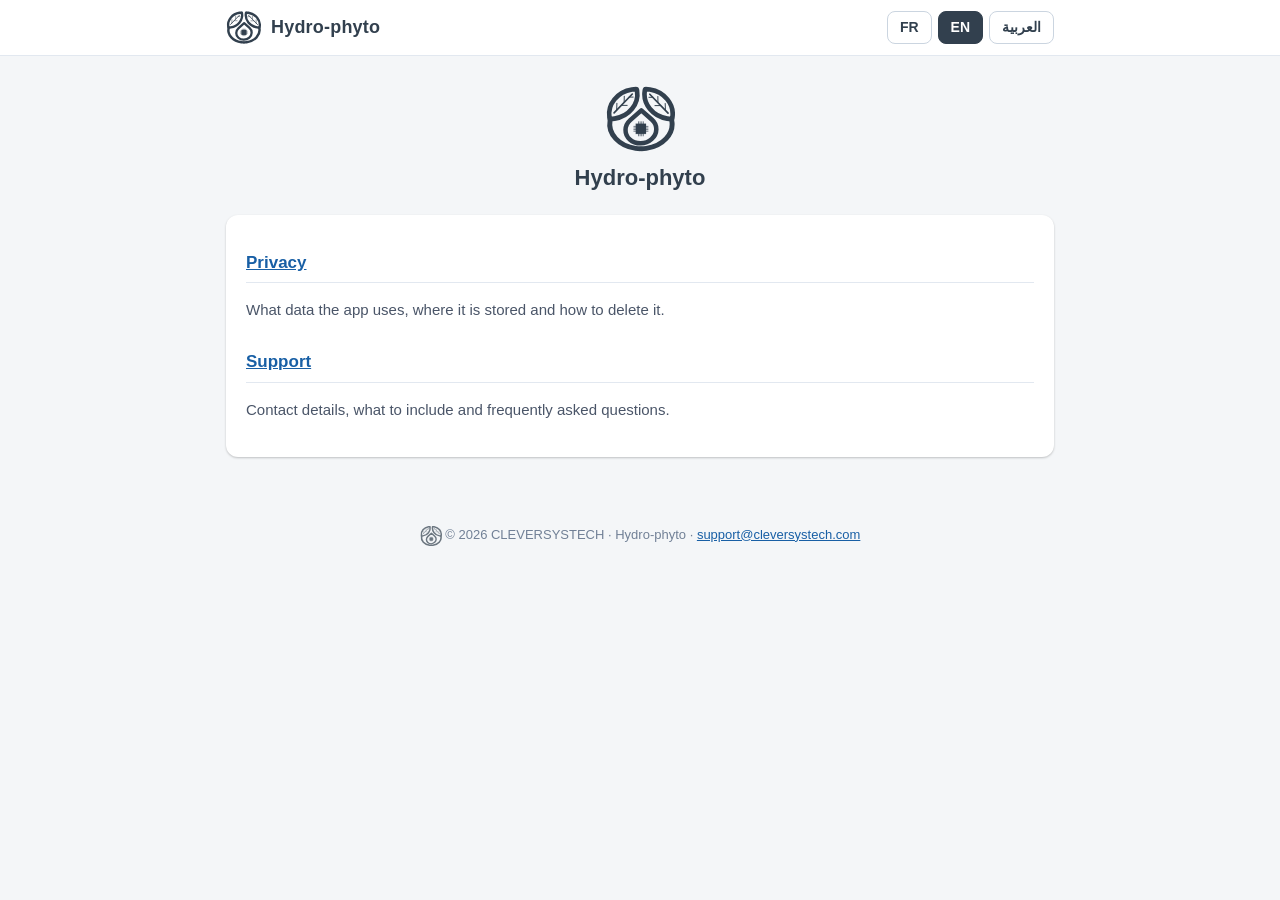
==== index.html @ 9f695110 "init" ====
<!doctype html>
<html lang="fr" dir="ltr" data-lang="fr">
<head>
<meta charset="utf-8">
<meta name="viewport" content="width=device-width, initial-scale=1">
<title>Hydro-phyto</title>
<meta name="description" content="Hydro-phyto (CLEVERSYSTECH) : confidentialité et support de l'application.">
<meta name="theme-color" content="#32404e">
<link rel="icon" href="assets/img/favicon.svg" type="image/svg+xml">
<link rel="stylesheet" href="assets/css/style.css">
<script src="assets/js/lang.js" defer></script>
</head>
<body>

<header class="top">
  <div class="bar">
    <a class="brand" href="privacy.html"><picture><source srcset="assets/img/logo-light.svg" media="(prefers-color-scheme: dark)"><img class="logo" src="assets/img/logo.svg" alt="" aria-hidden="true" width="70" height="64"></picture><span>Hydro-phyto</span></a>
    <div class="langs" role="group" aria-label="Language">
      <button type="button" data-set-lang="fr" aria-pressed="true">FR</button>
      <button type="button" data-set-lang="en" aria-pressed="false">EN</button>
      <button type="button" data-set-lang="ar" aria-pressed="false">العربية</button>
    </div>
  </div>
</header>

<div class="hero"><picture><source srcset="assets/img/logo-light.svg" media="(prefers-color-scheme: dark)"><img class="logo" src="assets/img/logo.svg" alt="Hydro-phyto" width="70" height="64"></picture><span class="name">Hydro-phyto</span></div>

<main>

<div data-content="fr" lang="fr" dir="ltr">
  <section class="card">
    <h2><a href="privacy.html">Confidentialité</a></h2>
    <p>Quelles données l'application utilise, où elles sont stockées et comment les supprimer.</p>
    <h2><a href="support.html">Support</a></h2>
    <p>Contact, informations à fournir et questions fréquentes.</p>
  </section>
</div>
<div data-content="en" lang="en" dir="ltr">
  <section class="card">
    <h2><a href="privacy.html">Privacy</a></h2>
    <p>What data the app uses, where it is stored and how to delete it.</p>
    <h2><a href="support.html">Support</a></h2>
    <p>Contact details, what to include and frequently asked questions.</p>
  </section>
</div>
<div data-content="ar" lang="ar" dir="rtl">
  <section class="card">
    <h2><a href="privacy.html">الخصوصية</a></h2>
    <p>البيانات التي يستخدمها التطبيق، وأين تُخزَّن، وكيفية حذفها.</p>
    <h2><a href="support.html">الدعم</a></h2>
    <p>معلومات التواصل، وما يجب إرساله، والأسئلة الشائعة.</p>
  </section>
</div>

</main>

<footer><picture><source srcset="assets/img/logo-light.svg" media="(prefers-color-scheme: dark)"><img class="logo" src="assets/img/logo.svg" alt="" aria-hidden="true" width="70" height="64"></picture> © 2026 CLEVERSYSTECH · Hydro-phyto · <a href="mailto:support@cleversystech.com">support@cleversystech.com</a></footer>
</body>
</html>
---- assets/css/style.css ----
/* Charte de l'application Hydro-phyto */
:root {
  --brand: #32404e;          /* logo, textes principaux */
  --bg: #f4f6f8;
  --surface: #ffffff;
  --text: #32404e;
  --label: #4A5568;          /* stackLabelColor */
  --muted: #718096;          /* fieldLabelColor */
  --border: #CBD5E0;
  --border-soft: #E2E8F0;
  --soft: #EDF2F7;
  --link: #185FA5;
  --shadow: 0 1px 2.2px rgba(0,0,0,.22);
  --todo-bg: #FEF3C7; --todo-text: #8A6E20;
}
@media (prefers-color-scheme: dark) {
  :root {
    --brand: #E2E8F0; --bg: #161c22; --surface: #1f2730; --text: #E2E8F0;
    --label: #CBD5E0; --muted: #A0AEC0; --border: #3a4654; --border-soft: #2d3742;
    --soft: #27313c; --link: #60A5FA; --shadow: 0 1px 3px rgba(0,0,0,.5);
    --todo-bg: #4a3b0a; --todo-text: #ffe08a;
  }
}
* { box-sizing: border-box; }
body {
  margin: 0; background: var(--bg); color: var(--text);
  font: 15px/1.6 -apple-system, BlinkMacSystemFont, "SF Pro Text", "Segoe UI", Roboto, "Noto Sans", "Noto Sans Arabic", Tahoma, sans-serif;
  -webkit-font-smoothing: antialiased;
}
header.top {
  position: sticky; top: 0; z-index: 2; background: var(--surface);
  border-bottom: 1px solid var(--border-soft);
}
.bar { max-width: 860px; margin: 0 auto; padding: 10px 16px; display: flex; gap: 12px; align-items: center; justify-content: space-between; flex-wrap: wrap; }
.brand { display: flex; align-items: center; gap: 10px; color: var(--brand); font-weight: 700; font-size: 18px; letter-spacing: .2px; text-decoration: none; }
.brand .logo { width: 35px; height: 35px; display: block; }
.langs { display: flex; gap: 6px; }
.langs button {
  font: inherit; font-size: 14px; font-weight: 600; padding: 4px 12px; border-radius: 8px; cursor: pointer;
  border: 1px solid var(--border); background: var(--surface); color: var(--brand);
}
.langs button[aria-pressed="true"] { background: var(--brand); border-color: var(--brand); color: var(--surface); }
.hero { text-align: center; padding: 28px 16px 4px; }
.hero .logo { width: 70px; height: 70px; display: block; margin: 0 auto; }
.hero .name { display: block; margin-top: 6px; font-size: 22px; font-weight: 700; color: var(--brand); }
main { max-width: 860px; margin: 0 auto; padding: 16px 16px 48px; }
[data-content] { display: none; }
html[data-lang="fr"] [data-content="fr"],
html[data-lang="en"] [data-content="en"],
html[data-lang="ar"] [data-content="ar"] { display: block; }
nav.toc { display: flex; gap: 8px; justify-content: center; flex-wrap: wrap; margin: 8px 0 20px; }
nav.toc a {
  text-decoration: none; color: var(--brand); background: var(--surface);
  border: 1px solid var(--border); padding: 6px 16px; border-radius: 8px; font-weight: 600;
}
section.card {
  background: var(--surface); border-radius: 12px; box-shadow: var(--shadow);
  padding: 8px 20px 20px; margin-bottom: 20px; scroll-margin-top: 72px;
}
h1 { font-size: 24px; margin: 18px 0 4px; color: var(--brand); }
h2 { font-size: 17px; margin: 26px 0 8px; color: var(--brand); padding-bottom: 6px; border-bottom: 1px solid var(--border-soft); }
h3 { font-size: 15px; margin: 18px 0 4px; color: var(--label); }
p, li { color: var(--label); }
strong { color: var(--text); }
.meta { color: var(--muted); font-size: 14px; font-weight: 600; margin: 0 0 12px; }
a { color: var(--link); }
ul { padding-inline-start: 22px; }
li { margin: 4px 0; }
.table-wrap { overflow-x: auto; margin: 8px 0; border: 1px solid var(--border-soft); border-radius: 10px; }
table { border-collapse: collapse; width: 100%; font-size: 14px; min-width: 560px; }
th, td { text-align: start; vertical-align: top; padding: 9px 12px; border-bottom: 1px solid var(--border-soft); color: var(--label); }
tr:last-child td { border-bottom: 0; }
th { background: var(--soft); color: var(--muted); font-weight: 600; font-size: 13px; }
td:first-child { color: var(--text); font-weight: 600; }
.highlight { background: var(--soft); border: 1px solid var(--border-soft); border-radius: 12px; padding: 12px 16px; margin: 12px 0; color: var(--label); }
.todo { background: var(--todo-bg); color: var(--todo-text); padding: 0 4px; border-radius: 4px; font-weight: 600; }
.options { display: grid; grid-template-columns: repeat(auto-fit, minmax(240px, 1fr)); gap: 12px; margin: 12px 0; }
.option { border: 1px solid var(--border); border-radius: 12px; padding: 4px 16px 12px; background: var(--surface); }
.option h3 { margin: 12px 0 2px; color: var(--brand); font-size: 16px; }
.option .tag { display: inline-block; font-size: 12px; font-weight: 600; color: var(--muted); background: var(--soft); border-radius: 6px; padding: 1px 8px; }
.option dl { margin: 8px 0 0; }
.option dt { font-size: 13px; font-weight: 600; color: var(--muted); margin-top: 10px; }
.option dd { margin: 2px 0 0; color: var(--label); }
.warn { border-inline-start: 3px solid var(--brand); }
details { border-bottom: 1px solid var(--border-soft); padding: 12px 0; }
details:last-of-type { border-bottom: 0; }
summary { cursor: pointer; font-weight: 600; color: var(--text); }
details p, details ul { margin: 8px 0 0; }
footer { text-align: center; color: var(--muted); font-size: 13px; padding: 0 16px 32px; }
footer .logo { width: 22px; height: 22px; vertical-align: middle; opacity: .7; }
nav.toc a[aria-current="page"] { background: var(--brand); border-color: var(--brand); color: var(--surface); }
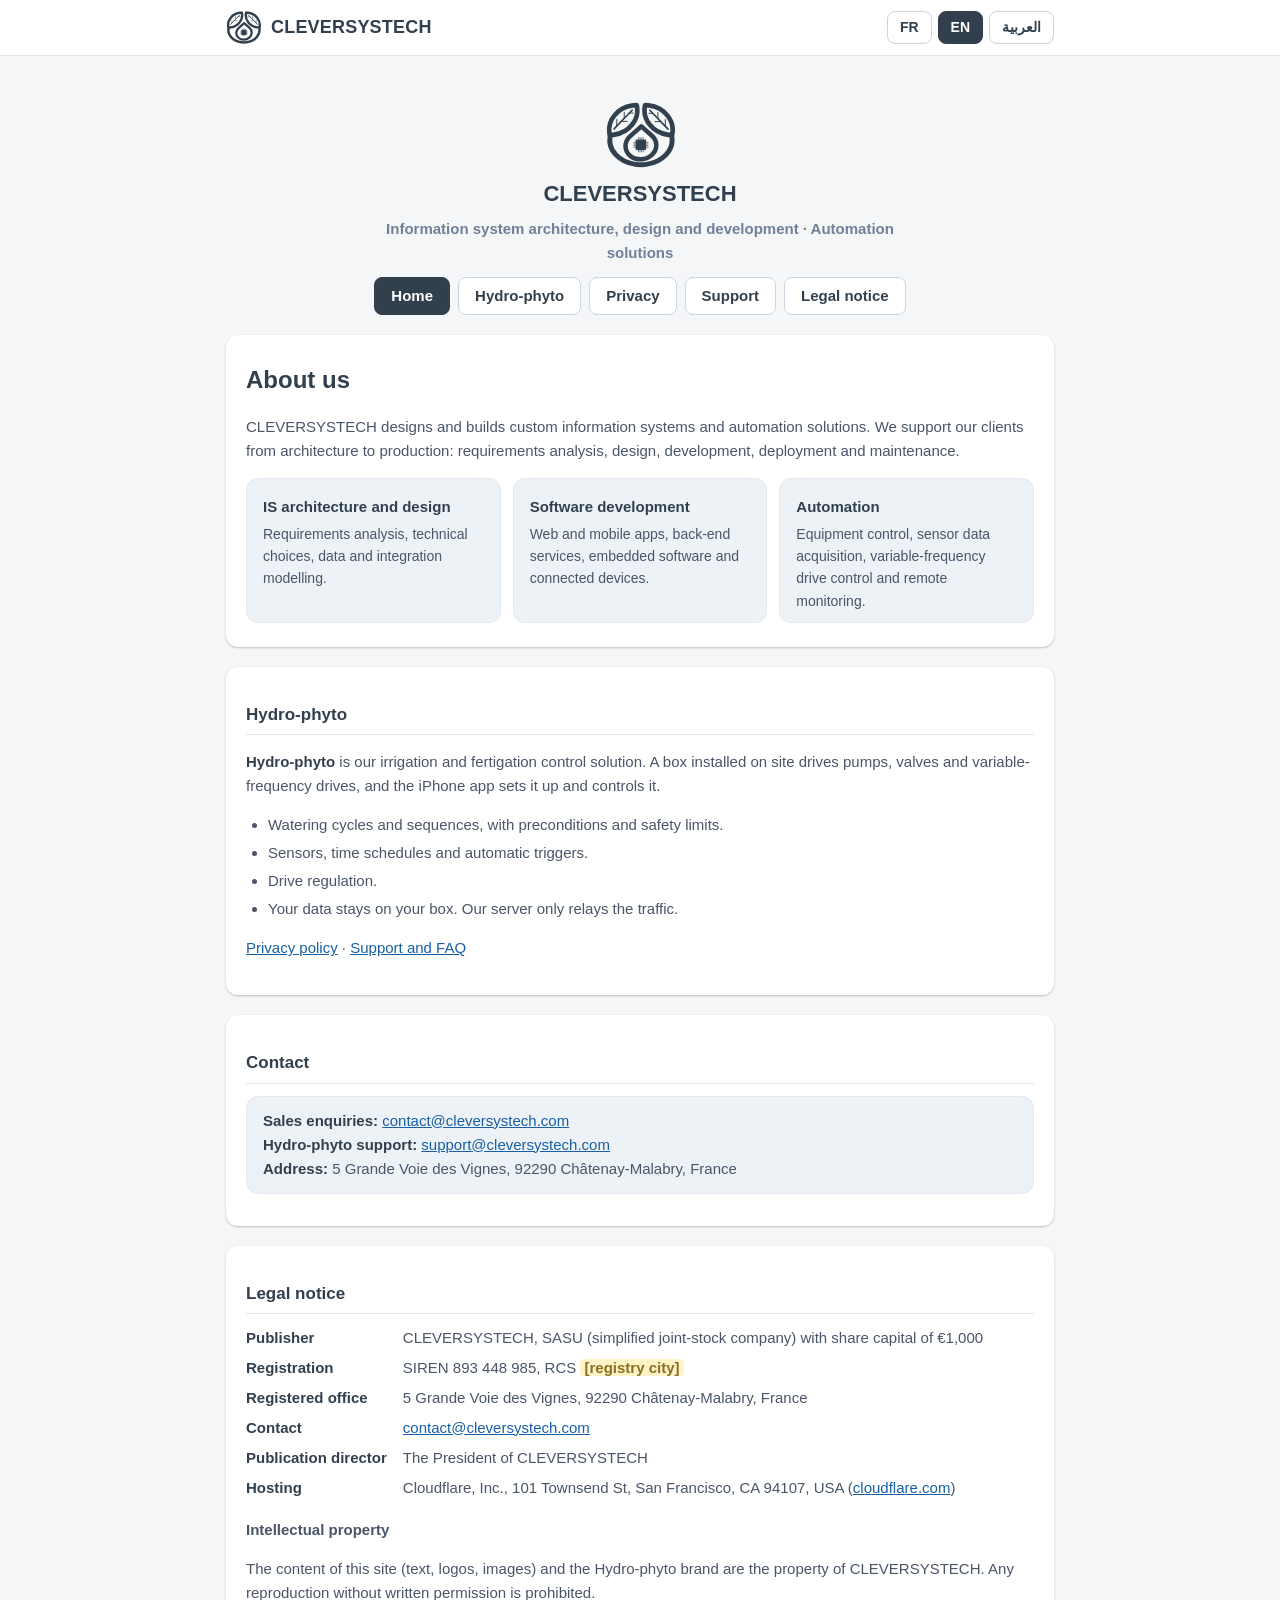
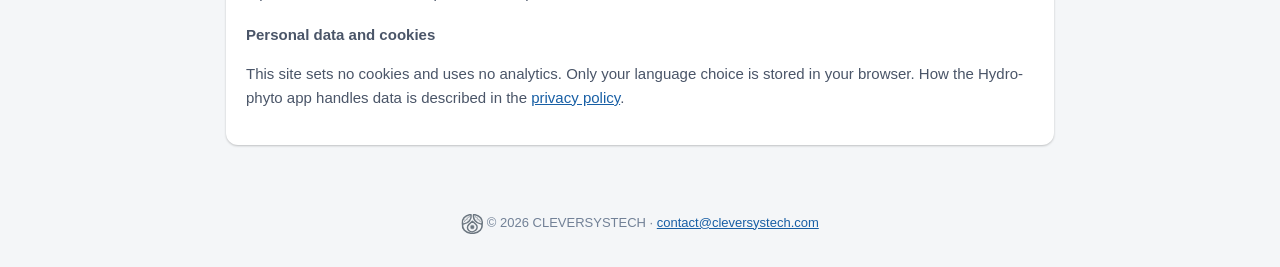
==== commit bd539e08: "ajout site entreprise" ====
--- a/index.html
+++ b/index.html
@@ -3,18 +3,19 @@
 <head>
 <meta charset="utf-8">
 <meta name="viewport" content="width=device-width, initial-scale=1">
-<title>Hydro-phyto</title>
-<meta name="description" content="Hydro-phyto (CLEVERSYSTECH) : confidentialité et support de l'application.">
+<title>CLEVERSYSTECH</title>
+<meta name="description" content="CLEVERSYSTECH : architecture, conception et développement de systèmes d'information, solutions d'automatisation. Éditeur de Hydro-phyto.">
 <meta name="theme-color" content="#32404e">
 <link rel="icon" href="assets/img/favicon.svg" type="image/svg+xml">
 <link rel="stylesheet" href="assets/css/style.css">
+<script>window.PAGE_TITLES = {fr: "CLEVERSYSTECH", en: "CLEVERSYSTECH", ar: "CLEVERSYSTECH"};</script>
 <script src="assets/js/lang.js" defer></script>
 </head>
 <body>
 
 <header class="top">
   <div class="bar">
-    <a class="brand" href="privacy.html"><picture><source srcset="assets/img/logo-light.svg" media="(prefers-color-scheme: dark)"><img class="logo" src="assets/img/logo.svg" alt="" aria-hidden="true" width="70" height="64"></picture><span>Hydro-phyto</span></a>
+    <a class="brand" href="index.html"><picture><source srcset="assets/img/logo-light.svg" media="(prefers-color-scheme: dark)"><img class="logo" src="assets/img/logo.svg" alt="" aria-hidden="true" width="70" height="64"></picture><span>CLEVERSYSTECH</span></a>
     <div class="langs" role="group" aria-label="Language">
       <button type="button" data-set-lang="fr" aria-pressed="true">FR</button>
       <button type="button" data-set-lang="en" aria-pressed="false">EN</button>
@@ -23,37 +24,190 @@
   </div>
 </header>
 
-<div class="hero"><picture><source srcset="assets/img/logo-light.svg" media="(prefers-color-scheme: dark)"><img class="logo" src="assets/img/logo.svg" alt="Hydro-phyto" width="70" height="64"></picture><span class="name">Hydro-phyto</span></div>
-
 <main>
 
+<!-- ============================== FR ============================== -->
 <div data-content="fr" lang="fr" dir="ltr">
-  <section class="card">
-    <h2><a href="privacy.html">Confidentialité</a></h2>
-    <p>Quelles données l'application utilise, où elles sont stockées et comment les supprimer.</p>
-    <h2><a href="support.html">Support</a></h2>
-    <p>Contact, informations à fournir et questions fréquentes.</p>
+  <div class="hero"><picture><source srcset="assets/img/logo-light.svg" media="(prefers-color-scheme: dark)"><img class="logo" src="assets/img/logo.svg" alt="" width="70" height="64"></picture><span class="name">CLEVERSYSTECH</span><span class="tagline">Architecture, conception et développement de systèmes d'information · Solutions d'automatisation</span></div>
+
+  <nav class="toc">
+    <a href="index.html" aria-current="page">Accueil</a>
+    <a href="#hydrophyto">Hydro-phyto</a>
+    <a href="privacy.html">Confidentialité</a>
+    <a href="support.html">Support</a>
+    <a href="#legal">Mentions légales</a>
+  </nav>
+
+  <section class="card">
+    <h1>Qui sommes-nous</h1>
+    <p>CLEVERSYSTECH conçoit et développe des systèmes d'information et des solutions d'automatisation sur mesure. Nous accompagnons nos clients de l'architecture à la mise en production : analyse du besoin, conception, développement, déploiement et maintenance.</p>
+    <div class="skills">
+      <div class="skill"><h3>Architecture et conception de SI</h3><p>Analyse des besoins, choix techniques, modélisation des données et des échanges entre applications.</p></div>
+      <div class="skill"><h3>Développement logiciel</h3><p>Applications web et mobiles, services serveur, logiciels embarqués et objets connectés.</p></div>
+      <div class="skill"><h3>Automatisation</h3><p>Pilotage d'équipements, acquisition de mesures par capteurs, commande de variateurs et supervision à distance.</p></div>
+    </div>
+  </section>
+
+  <section class="card" id="hydrophyto">
+    <h2>Hydro-phyto</h2>
+    <p><strong>Hydro-phyto</strong> est notre solution de pilotage de l'irrigation et de la fertigation. Une box installée sur l'exploitation commande les pompes, les vannes et les variateurs. L'application iPhone permet de la configurer et de la piloter.</p>
+    <ul>
+      <li>Cycles et séquences d'arrosage, avec conditions préalables et limites de sécurité.</li>
+      <li>Capteurs, programmations horaires et déclencheurs automatiques.</li>
+      <li>Régulation des variateurs.</li>
+      <li>Vos données restent sur votre box. Notre serveur ne fait que relayer les échanges.</li>
+    </ul>
+    <p><a href="privacy.html">Politique de confidentialité</a> · <a href="support.html">Support et questions fréquentes</a></p>
+  </section>
+
+  <section class="card">
+    <h2>Contact</h2>
+    <div class="highlight">
+      <strong>Demandes commerciales :</strong> <a href="mailto:contact@cleversystech.com">contact@cleversystech.com</a><br>
+      <strong>Assistance Hydro-phyto :</strong> <a href="mailto:support@cleversystech.com">support@cleversystech.com</a><br>
+      <strong>Adresse :</strong> 5 Grande Voie des Vignes, 92290 Châtenay-Malabry, France
+    </div>
+  </section>
+
+  <section class="card" id="legal">
+    <h2>Mentions légales</h2>
+    <dl class="legal">
+      <dt>Éditeur</dt><dd>CLEVERSYSTECH, SASU au capital de 1 000 €</dd>
+      <dt>Immatriculation</dt><dd>SIREN 893 448 985, RCS <span class="todo">[ville du greffe]</span></dd>
+      <dt>Siège social</dt><dd>5 Grande Voie des Vignes, 92290 Châtenay-Malabry, France</dd>
+      <dt>Contact</dt><dd><a href="mailto:contact@cleversystech.com">contact@cleversystech.com</a></dd>
+      <dt>Directeur de la publication</dt><dd>Le Président de CLEVERSYSTECH</dd>
+      <dt>Hébergeur</dt><dd>Cloudflare, Inc., 101 Townsend St, San Francisco, CA 94107, États-Unis (<a href="https://www.cloudflare.com" rel="noopener">cloudflare.com</a>)</dd>
+    </dl>
+    <h3>Propriété intellectuelle</h3>
+    <p>Les contenus de ce site (textes, logos, images) et la marque Hydro-phyto sont la propriété de CLEVERSYSTECH. Toute reproduction sans autorisation écrite est interdite.</p>
+    <h3>Données personnelles et cookies</h3>
+    <p>Ce site ne dépose aucun cookie et n'utilise aucun outil de mesure d'audience. Seul votre choix de langue est mémorisé dans votre navigateur. Le traitement des données par l'application Hydro-phyto est décrit dans la <a href="privacy.html">politique de confidentialité</a>.</p>
   </section>
 </div>
+
+<!-- ============================== EN ============================== -->
 <div data-content="en" lang="en" dir="ltr">
-  <section class="card">
-    <h2><a href="privacy.html">Privacy</a></h2>
-    <p>What data the app uses, where it is stored and how to delete it.</p>
-    <h2><a href="support.html">Support</a></h2>
-    <p>Contact details, what to include and frequently asked questions.</p>
+  <div class="hero"><picture><source srcset="assets/img/logo-light.svg" media="(prefers-color-scheme: dark)"><img class="logo" src="assets/img/logo.svg" alt="" width="70" height="64"></picture><span class="name">CLEVERSYSTECH</span><span class="tagline">Information system architecture, design and development · Automation solutions</span></div>
+
+  <nav class="toc">
+    <a href="index.html" aria-current="page">Home</a>
+    <a href="#hydrophyto-en">Hydro-phyto</a>
+    <a href="privacy.html">Privacy</a>
+    <a href="support.html">Support</a>
+    <a href="#legal-en">Legal notice</a>
+  </nav>
+
+  <section class="card">
+    <h1>About us</h1>
+    <p>CLEVERSYSTECH designs and builds custom information systems and automation solutions. We support our clients from architecture to production: requirements analysis, design, development, deployment and maintenance.</p>
+    <div class="skills">
+      <div class="skill"><h3>IS architecture and design</h3><p>Requirements analysis, technical choices, data and integration modelling.</p></div>
+      <div class="skill"><h3>Software development</h3><p>Web and mobile apps, back-end services, embedded software and connected devices.</p></div>
+      <div class="skill"><h3>Automation</h3><p>Equipment control, sensor data acquisition, variable-frequency drive control and remote monitoring.</p></div>
+    </div>
+  </section>
+
+  <section class="card" id="hydrophyto-en">
+    <h2>Hydro-phyto</h2>
+    <p><strong>Hydro-phyto</strong> is our irrigation and fertigation control solution. A box installed on site drives pumps, valves and variable-frequency drives, and the iPhone app sets it up and controls it.</p>
+    <ul>
+      <li>Watering cycles and sequences, with preconditions and safety limits.</li>
+      <li>Sensors, time schedules and automatic triggers.</li>
+      <li>Drive regulation.</li>
+      <li>Your data stays on your box. Our server only relays the traffic.</li>
+    </ul>
+    <p><a href="privacy.html">Privacy policy</a> · <a href="support.html">Support and FAQ</a></p>
+  </section>
+
+  <section class="card">
+    <h2>Contact</h2>
+    <div class="highlight">
+      <strong>Sales enquiries:</strong> <a href="mailto:contact@cleversystech.com">contact@cleversystech.com</a><br>
+      <strong>Hydro-phyto support:</strong> <a href="mailto:support@cleversystech.com">support@cleversystech.com</a><br>
+      <strong>Address:</strong> 5 Grande Voie des Vignes, 92290 Châtenay-Malabry, France
+    </div>
+  </section>
+
+  <section class="card" id="legal-en">
+    <h2>Legal notice</h2>
+    <dl class="legal">
+      <dt>Publisher</dt><dd>CLEVERSYSTECH, SASU (simplified joint-stock company) with share capital of €1,000</dd>
+      <dt>Registration</dt><dd>SIREN 893 448 985, RCS <span class="todo">[registry city]</span></dd>
+      <dt>Registered office</dt><dd>5 Grande Voie des Vignes, 92290 Châtenay-Malabry, France</dd>
+      <dt>Contact</dt><dd><a href="mailto:contact@cleversystech.com">contact@cleversystech.com</a></dd>
+      <dt>Publication director</dt><dd>The President of CLEVERSYSTECH</dd>
+      <dt>Hosting</dt><dd>Cloudflare, Inc., 101 Townsend St, San Francisco, CA 94107, USA (<a href="https://www.cloudflare.com" rel="noopener">cloudflare.com</a>)</dd>
+    </dl>
+    <h3>Intellectual property</h3>
+    <p>The content of this site (text, logos, images) and the Hydro-phyto brand are the property of CLEVERSYSTECH. Any reproduction without written permission is prohibited.</p>
+    <h3>Personal data and cookies</h3>
+    <p>This site sets no cookies and uses no analytics. Only your language choice is stored in your browser. How the Hydro-phyto app handles data is described in the <a href="privacy.html">privacy policy</a>.</p>
   </section>
 </div>
+
+<!-- ============================== AR ============================== -->
 <div data-content="ar" lang="ar" dir="rtl">
-  <section class="card">
-    <h2><a href="privacy.html">الخصوصية</a></h2>
-    <p>البيانات التي يستخدمها التطبيق، وأين تُخزَّن، وكيفية حذفها.</p>
-    <h2><a href="support.html">الدعم</a></h2>
-    <p>معلومات التواصل، وما يجب إرساله، والأسئلة الشائعة.</p>
+  <div class="hero"><picture><source srcset="assets/img/logo-light.svg" media="(prefers-color-scheme: dark)"><img class="logo" src="assets/img/logo.svg" alt="" width="70" height="64"></picture><span class="name">CLEVERSYSTECH</span><span class="tagline">هندسة نظم المعلومات وتصميمها وتطويرها · حلول الأتمتة</span></div>
+
+  <nav class="toc">
+    <a href="index.html" aria-current="page">الرئيسية</a>
+    <a href="#hydrophyto-ar">Hydro-phyto</a>
+    <a href="privacy.html">الخصوصية</a>
+    <a href="support.html">الدعم</a>
+    <a href="#legal-ar">البيانات القانونية</a>
+  </nav>
+
+  <section class="card">
+    <h1>من نحن</h1>
+    <p>تصمّم CLEVERSYSTECH وتطوّر نظم معلومات وحلول أتمتة حسب الطلب. نرافق عملاءنا من الهندسة المعمارية حتى التشغيل الفعلي: تحليل الاحتياجات، والتصميم، والتطوير، والنشر، والصيانة.</p>
+    <div class="skills">
+      <div class="skill"><h3>هندسة نظم المعلومات وتصميمها</h3><p>تحليل الاحتياجات، والخيارات التقنية، ونمذجة البيانات والتبادلات بين التطبيقات.</p></div>
+      <div class="skill"><h3>تطوير البرمجيات</h3><p>تطبيقات الويب والهاتف، والخدمات الخلفية، والبرمجيات المدمجة والأجهزة المتصلة.</p></div>
+      <div class="skill"><h3>الأتمتة</h3><p>التحكم في المعدات، وجمع القياسات من أجهزة الاستشعار، والتحكم في مغيّرات السرعة، والإشراف عن بُعد.</p></div>
+    </div>
+  </section>
+
+  <section class="card" id="hydrophyto-ar">
+    <h2>Hydro-phyto</h2>
+    <p><strong>Hydro-phyto</strong> هو حلّنا للتحكم في الري والتسميد بالري. يتحكّم صندوق مثبّت في الموقع في المضخات والصمامات ومغيّرات السرعة، ويتيح تطبيق iPhone إعداده والتحكم فيه.</p>
+    <ul>
+      <li>دورات الري ومراحلها، مع شروط مسبقة وحدود أمان.</li>
+      <li>أجهزة الاستشعار، والجداول الزمنية، والمشغِّلات الآلية.</li>
+      <li>ضبط مغيّرات السرعة.</li>
+      <li>تبقى بياناتك على صندوقك، ولا يقوم خادمنا إلا بتمرير الاتصالات.</li>
+    </ul>
+    <p><a href="privacy.html">سياسة الخصوصية</a> · <a href="support.html">الدعم والأسئلة الشائعة</a></p>
+  </section>
+
+  <section class="card">
+    <h2>اتصل بنا</h2>
+    <div class="highlight">
+      <strong>الاستفسارات التجارية:</strong> <a href="mailto:contact@cleversystech.com">contact@cleversystech.com</a><br>
+      <strong>دعم Hydro-phyto:</strong> <a href="mailto:support@cleversystech.com">support@cleversystech.com</a><br>
+      <strong>العنوان:</strong> <span dir="ltr">5 Grande Voie des Vignes, 92290 Châtenay-Malabry, France</span>
+    </div>
+  </section>
+
+  <section class="card" id="legal-ar">
+    <h2>البيانات القانونية</h2>
+    <dl class="legal">
+      <dt>الناشر</dt><dd>CLEVERSYSTECH، شركة مساهمة مبسّطة ذات شريك واحد (SASU) برأس مال قدره 1 000 يورو</dd>
+      <dt>التسجيل</dt><dd><span dir="ltr">SIREN 893 448 985</span>، RCS <span class="todo">[مدينة السجل]</span></dd>
+      <dt>المقر الرئيسي</dt><dd><span dir="ltr">5 Grande Voie des Vignes, 92290 Châtenay-Malabry, France</span></dd>
+      <dt>التواصل</dt><dd><a href="mailto:contact@cleversystech.com">contact@cleversystech.com</a></dd>
+      <dt>مدير النشر</dt><dd>رئيس شركة CLEVERSYSTECH</dd>
+      <dt>الاستضافة</dt><dd><span dir="ltr">Cloudflare, Inc., 101 Townsend St, San Francisco, CA 94107, USA</span> (<a href="https://www.cloudflare.com" rel="noopener">cloudflare.com</a>)</dd>
+    </dl>
+    <h3>الملكية الفكرية</h3>
+    <p>محتويات هذا الموقع (النصوص والشعارات والصور) وعلامة Hydro-phyto ملك لشركة CLEVERSYSTECH. يُمنع أي نسخ دون إذن كتابي.</p>
+    <h3>البيانات الشخصية وملفات تعريف الارتباط</h3>
+    <p>لا يستخدم هذا الموقع أي ملفات تعريف ارتباط ولا أي أداة لقياس الزيارات. يُحفظ اختيارك للغة فقط في متصفحك. أما طريقة معالجة تطبيق Hydro-phyto للبيانات فهي موضّحة في <a href="privacy.html">سياسة الخصوصية</a>.</p>
   </section>
 </div>
 
 </main>
 
-<footer><picture><source srcset="assets/img/logo-light.svg" media="(prefers-color-scheme: dark)"><img class="logo" src="assets/img/logo.svg" alt="" aria-hidden="true" width="70" height="64"></picture> © 2026 CLEVERSYSTECH · Hydro-phyto · <a href="mailto:support@cleversystech.com">support@cleversystech.com</a></footer>
+<footer><picture><source srcset="assets/img/logo-light.svg" media="(prefers-color-scheme: dark)"><img class="logo" src="assets/img/logo.svg" alt="" aria-hidden="true" width="70" height="64"></picture> © 2026 CLEVERSYSTECH · <a href="mailto:contact@cleversystech.com">contact@cleversystech.com</a></footer>
 </body>
 </html>
--- a/assets/css/style.css
+++ b/assets/css/style.css
@@ -89,3 +89,27 @@
 footer { text-align: center; color: var(--muted); font-size: 13px; padding: 0 16px 32px; }
 footer .logo { width: 22px; height: 22px; vertical-align: middle; opacity: .7; }
 nav.toc a[aria-current="page"] { background: var(--brand); border-color: var(--brand); color: var(--surface); }
+
+/* Fiche App Store : champs à copier */
+.field { border: 1px solid var(--border-soft); border-radius: 12px; margin: 14px 0; overflow: hidden; }
+.field-head { display: flex; align-items: center; gap: 10px; padding: 8px 12px; background: var(--soft); border-bottom: 1px solid var(--border-soft); }
+.field-name { font-weight: 600; color: var(--text); flex: 1; }
+.count { font-size: 13px; font-weight: 600; color: var(--muted); font-variant-numeric: tabular-nums; }
+.count.over { color: #c53030; }
+.copy { font: inherit; font-size: 13px; font-weight: 600; padding: 2px 10px; border-radius: 8px; cursor: pointer; border: 1px solid var(--border); background: var(--surface); color: var(--brand); min-width: 64px; }
+.copytext { white-space: pre-wrap; overflow-wrap: anywhere; padding: 12px; color: var(--label); }
+code { font-size: 13px; background: var(--soft); border-radius: 4px; padding: 0 4px; overflow-wrap: anywhere; }
+
+/* Page société (index.html) */
+.hero .tagline { display: block; max-width: 560px; margin: 6px auto 0; color: var(--muted); font-size: 15px; font-weight: 600; }
+.skills { display: grid; grid-template-columns: repeat(auto-fit, minmax(220px, 1fr)); gap: 12px; margin: 12px 0 4px; }
+.skill { border: 1px solid var(--border-soft); border-radius: 12px; padding: 4px 16px 10px; background: var(--soft); }
+.skill h3 { margin: 12px 0 2px; color: var(--brand); font-size: 15px; }
+.skill p { margin: 4px 0 0; font-size: 14px; }
+dl.legal { display: grid; grid-template-columns: minmax(140px, max-content) 1fr; gap: 6px 16px; margin: 12px 0; }
+dl.legal dt { font-weight: 600; color: var(--text); }
+dl.legal dd { margin: 0; color: var(--label); overflow-wrap: anywhere; }
+@media (max-width: 520px) {
+  dl.legal { grid-template-columns: 1fr; gap: 0; }
+  dl.legal dd { margin-bottom: 10px; }
+}
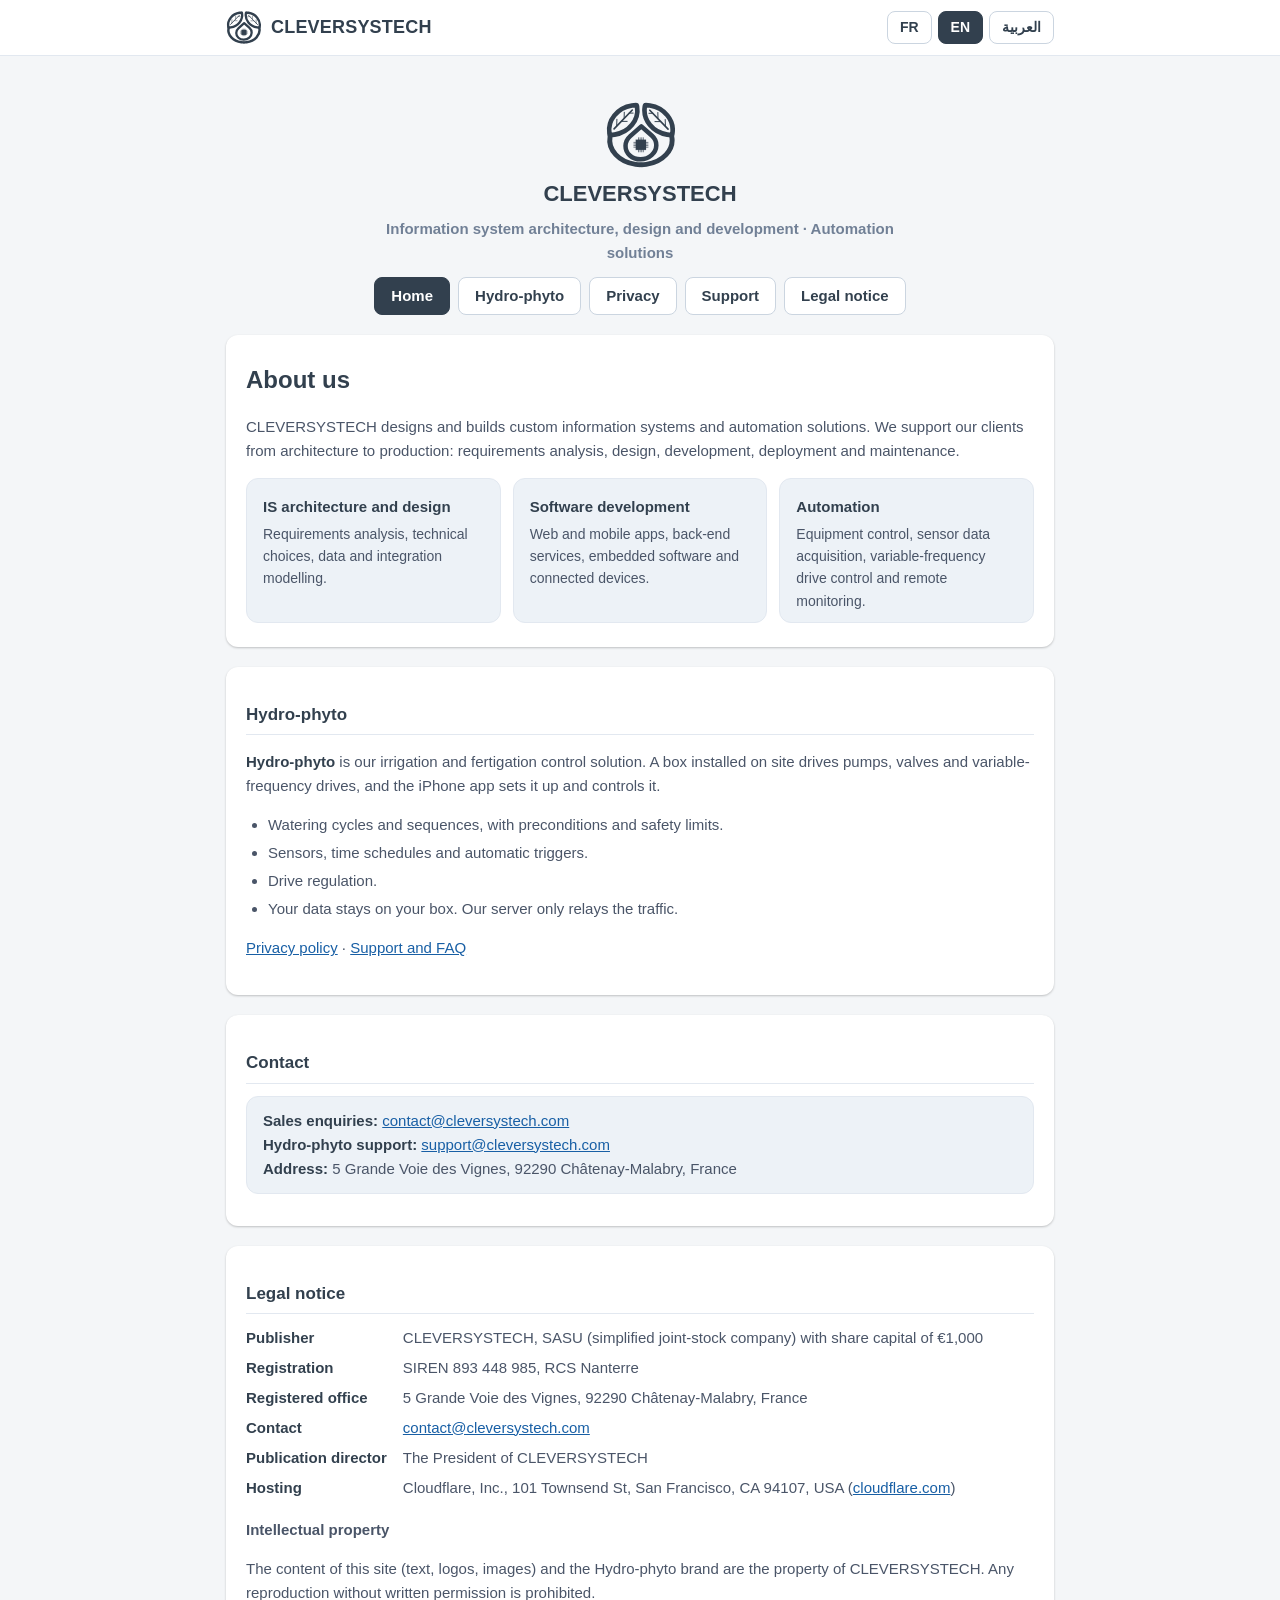
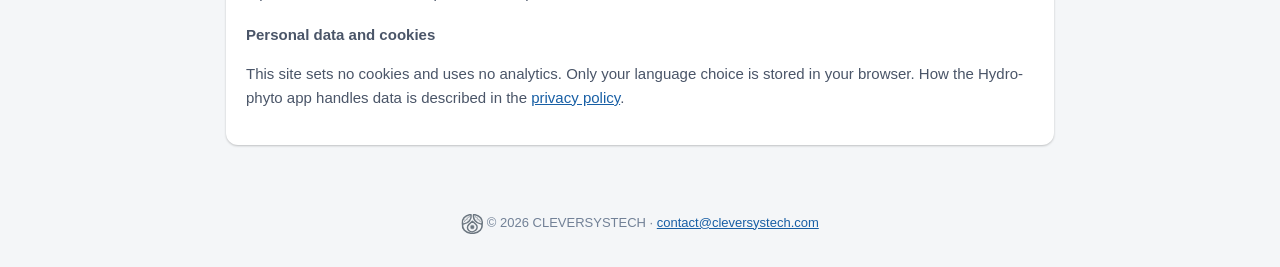
==== commit deb46c2c: "rectifiacation retour" ====
--- a/index.html
+++ b/index.html
@@ -73,7 +73,7 @@
     <h2>Mentions légales</h2>
     <dl class="legal">
       <dt>Éditeur</dt><dd>CLEVERSYSTECH, SASU au capital de 1 000 €</dd>
-      <dt>Immatriculation</dt><dd>SIREN 893 448 985, RCS <span class="todo">[ville du greffe]</span></dd>
+      <dt>Immatriculation</dt><dd>SIREN 893 448 985, RCS Nanterre</dd>
       <dt>Siège social</dt><dd>5 Grande Voie des Vignes, 92290 Châtenay-Malabry, France</dd>
       <dt>Contact</dt><dd><a href="mailto:contact@cleversystech.com">contact@cleversystech.com</a></dd>
       <dt>Directeur de la publication</dt><dd>Le Président de CLEVERSYSTECH</dd>
@@ -133,7 +133,7 @@
     <h2>Legal notice</h2>
     <dl class="legal">
       <dt>Publisher</dt><dd>CLEVERSYSTECH, SASU (simplified joint-stock company) with share capital of €1,000</dd>
-      <dt>Registration</dt><dd>SIREN 893 448 985, RCS <span class="todo">[registry city]</span></dd>
+      <dt>Registration</dt><dd>SIREN 893 448 985, RCS Nanterre</dd>
       <dt>Registered office</dt><dd>5 Grande Voie des Vignes, 92290 Châtenay-Malabry, France</dd>
       <dt>Contact</dt><dd><a href="mailto:contact@cleversystech.com">contact@cleversystech.com</a></dd>
       <dt>Publication director</dt><dd>The President of CLEVERSYSTECH</dd>
@@ -160,7 +160,7 @@
 
   <section class="card">
     <h1>من نحن</h1>
-    <p>تصمّم CLEVERSYSTECH وتطوّر نظم معلومات وحلول أتمتة حسب الطلب. نرافق عملاءنا من الهندسة المعمارية حتى التشغيل الفعلي: تحليل الاحتياجات، والتصميم، والتطوير، والنشر، والصيانة.</p>
+    <p>تصمّم CLEVERSYSTECH وتطوّر نظم معلومات وحلول أتمتة حسب الطلب. نرافق عملاءنا من معمارية البرمجيات حتى التشغيل الفعلي: تحليل الاحتياجات، والتصميم، والتطوير، والنشر، والصيانة.</p>
     <div class="skills">
       <div class="skill"><h3>هندسة نظم المعلومات وتصميمها</h3><p>تحليل الاحتياجات، والخيارات التقنية، ونمذجة البيانات والتبادلات بين التطبيقات.</p></div>
       <div class="skill"><h3>تطوير البرمجيات</h3><p>تطبيقات الويب والهاتف، والخدمات الخلفية، والبرمجيات المدمجة والأجهزة المتصلة.</p></div>
@@ -193,7 +193,7 @@
     <h2>البيانات القانونية</h2>
     <dl class="legal">
       <dt>الناشر</dt><dd>CLEVERSYSTECH، شركة مساهمة مبسّطة ذات شريك واحد (SASU) برأس مال قدره 1 000 يورو</dd>
-      <dt>التسجيل</dt><dd><span dir="ltr">SIREN 893 448 985</span>، RCS <span class="todo">[مدينة السجل]</span></dd>
+      <dt>التسجيل</dt><dd><span dir="ltr">SIREN 893 448 985</span>، RCS Nanterre</dd>
       <dt>المقر الرئيسي</dt><dd><span dir="ltr">5 Grande Voie des Vignes, 92290 Châtenay-Malabry, France</span></dd>
       <dt>التواصل</dt><dd><a href="mailto:contact@cleversystech.com">contact@cleversystech.com</a></dd>
       <dt>مدير النشر</dt><dd>رئيس شركة CLEVERSYSTECH</dd>
